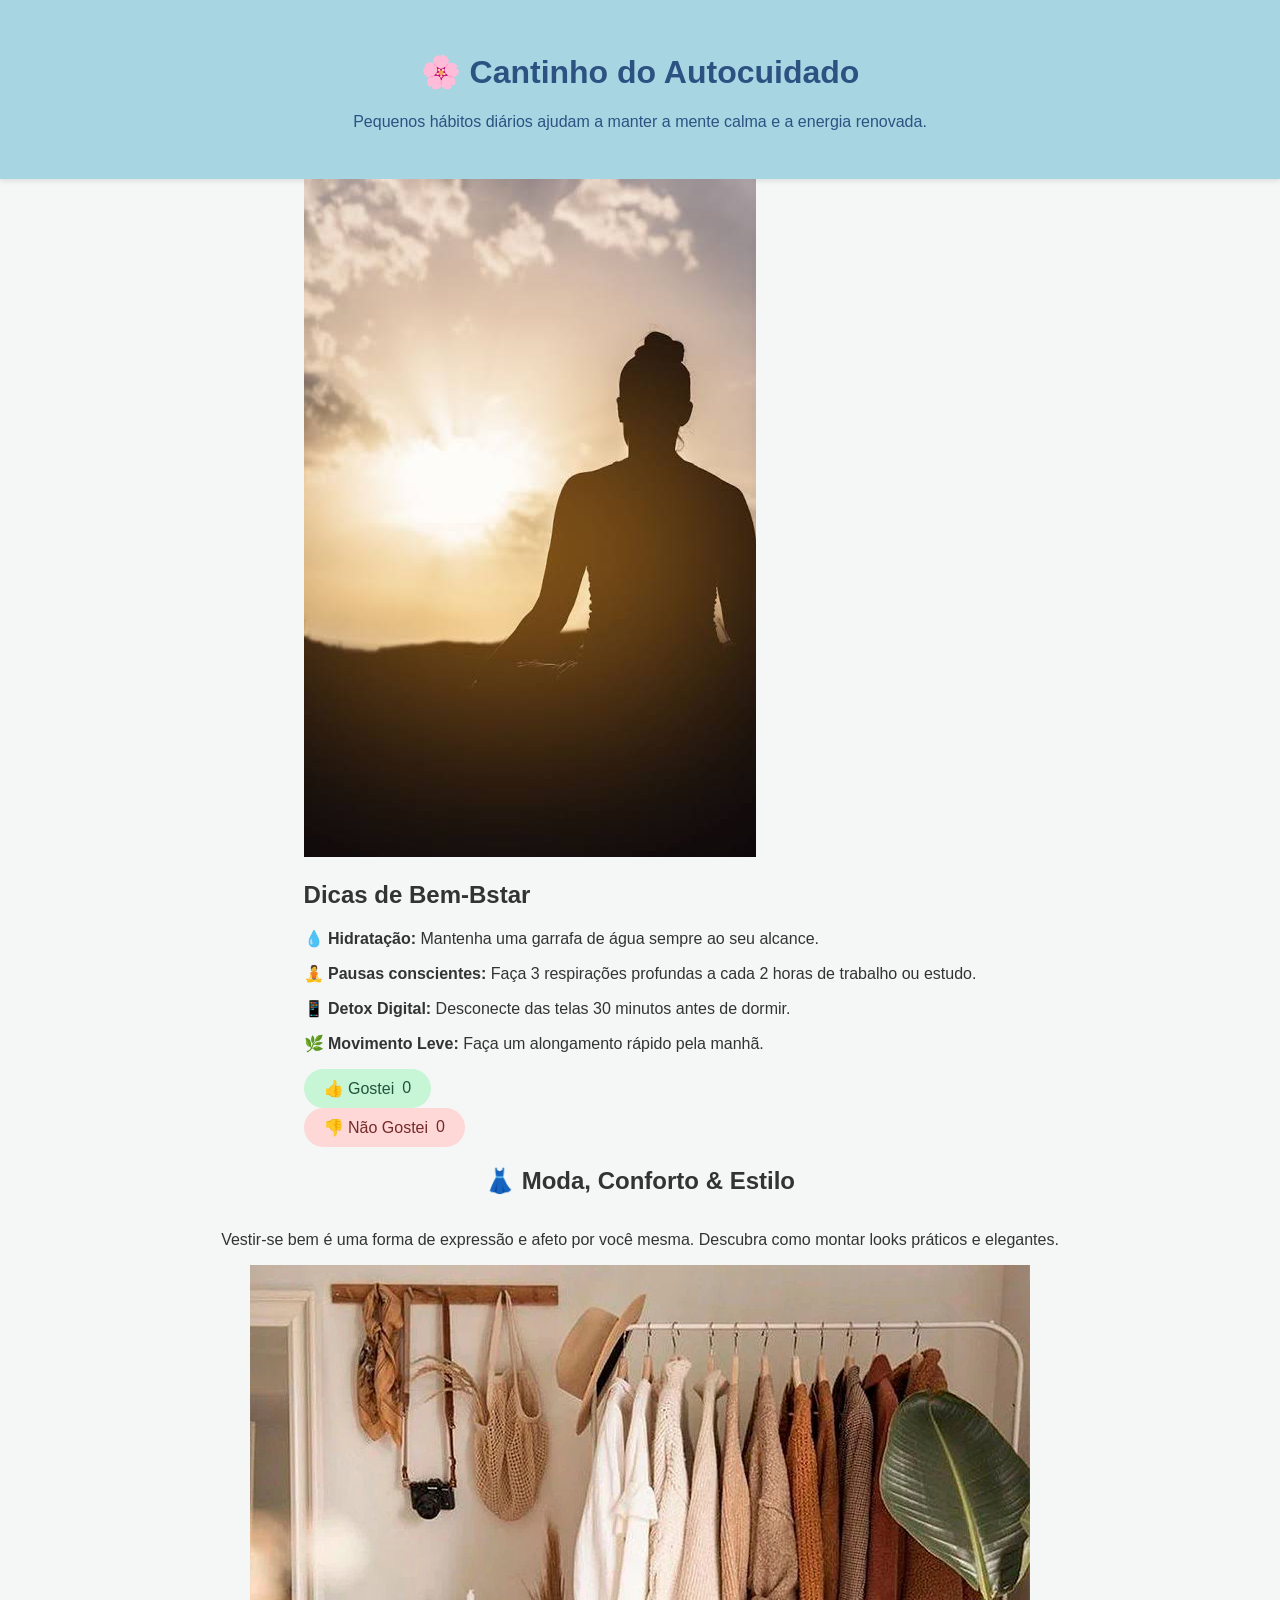
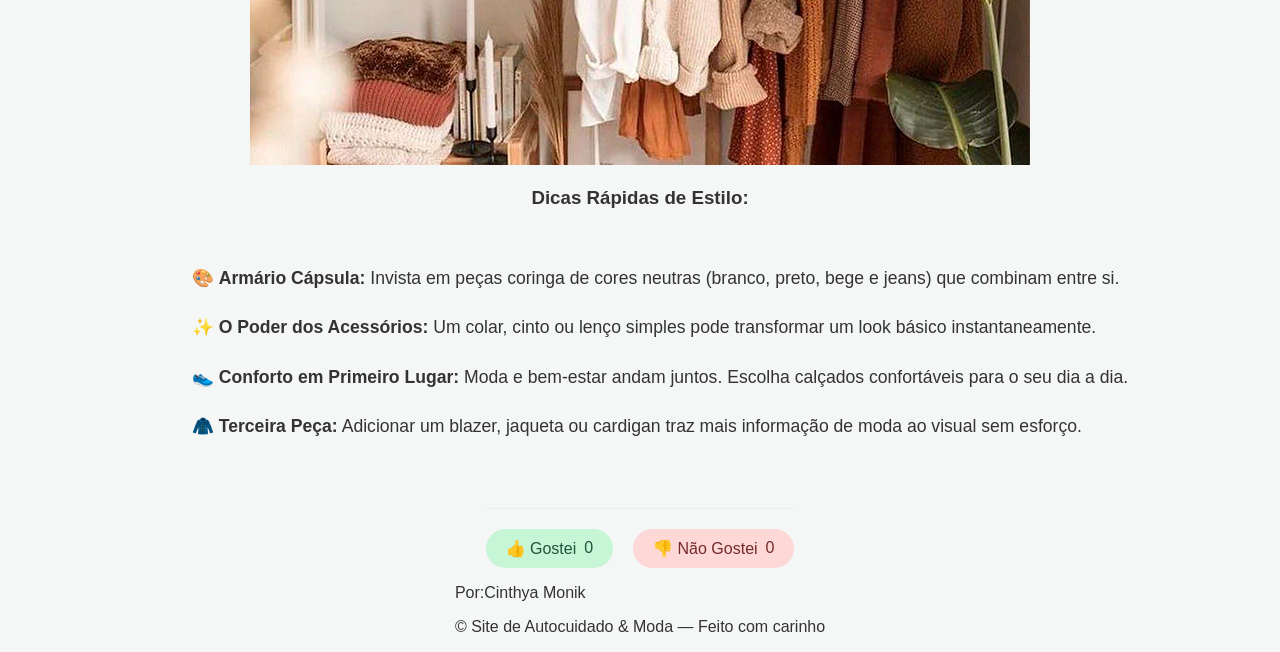
==== index.html @ 81042ee6 "arquivo" ====
<!DOCTYPE html>
<html lang="pt-br">

<head>
<meta charset="UTF-8">
<meta name="viewport" content="width=device-width, initial-scale=1.0">
<title>Cantinho do Autocuidado e Moda</title>
<link rel="stylesheet" href="style.css">
</head>

<body>
<header>
<h1>🌸 Cantinho do Autocuidado</h1>
<p>Pequenos hábitos diários ajudam a manter a mente calma e a energia renovada.</p>
</header>
<main>
 <div> <class="images">
<img src="images (1).jpg" alt="Pessoa meditando no pôr do sol">
</div>

<div>
<h2>Dicas de Bem-Bstar</h2>
  <p> 💧 <strong>Hidratação:</strong> Mantenha uma garrafa de água sempre ao seu alcance.</p>
   <p>🧘 <strong>Pausas conscientes:</strong> Faça 3 respirações profundas a cada 2 horas de trabalho ou estudo.</p>
  <p>📱 <strong>Detox Digital:</strong> Desconecte das telas 30 minutos antes de dormir.</p>
  <p>🌿 <strong>Movimento Leve:</strong> Faça um alongamento rápido pela manhã.</p>
  </ul>

                <button class="btn-like" onclick="curtir('like-moda')"> 
                    👍 Gostei <span id="like-moda">0</span> 
                </button>
                <button class="btn-dislike" onclick="naoCurtir('dislike-moda')"> 
                    👎 Não Gostei <span id="dislike-moda">0</span> 
                </button>
            </div>
        </section>
    </main>






 <h2>👗 Moda, Conforto & Estilo</h2>
            <p>Vestir-se bem é uma forma de expressão e afeto por você mesma. Descubra como montar looks práticos e elegantes.</p>
            
            <div class="imagens">
  <img src="imagens.arara.webp" alt="Arara com roupas em tons neutros">
        </div>
        <h3>Dicas Rápidas de Estilo:</h3>
        <ul class="dicas-list">
                <p>🎨 <strong>Armário Cápsula:</strong> Invista em peças coringa de cores neutras (branco, preto, bege e jeans) que combinam entre si.</p>
                <p>✨ <strong>O Poder dos Acessórios:</strong> Um colar, cinto ou lenço simples pode transformar um look básico instantaneamente.</p>
                <p>👟 <strong>Conforto em Primeiro Lugar:</strong> Moda e bem-estar andam juntos. Escolha calçados confortáveis para o seu dia a dia.</p>
                <p>🧥 <strong>Terceira Peça:</strong> Adicionar um blazer, jaqueta ou cardigan traz mais informação de moda ao visual sem esforço.</p>
            </ul>
            
            <div class="interactive-section">
                <button class="btn-like" onclick="curtir('like-moda')"> 
                    👍 Gostei <span id="like-moda">0</span> 
                </button>
                <button class="btn-dislike" onclick="naoCurtir('dislike-moda')"> 
                    👎 Não Gostei <span id="dislike-moda">0</span> 
                </button>
            </div>
        </section>
    </main>
</main>
<footer>
<p>Por:Cinthya Monik</p>
     <p>© Site de Autocuidado & Moda — Feito com carinho</p>
</footer>
</body>

<script>
const botoes = document.querySelectorAll("button");

botoes.forEach(function (botao) {
let curtiu = false;
botao.addEventListener("click", botaoClicado);
function botaoClicado() {
console.log("fui clicado");
let texto = botao.querySelector("span");
if (curtiu === false){
texto.textContent++;
curtiu = true;
} else{
texto.textContent--;
curtiu = false;
}
}
})


</script>
</html>
---- style.css ----
body {
            font-family: 'Segoe UI', Tahoma, Geneva, Verdana, sans-serif;
            background-color: #f4f7f6;
            color: #333;
            margin: 0;
            padding: 0;
            display: flex;
            flex-direction: column;
            align-items: center;
        }

        header {
            background-color: #a8d5e2;
            width: 100%;
            padding: 2rem 0;
            text-align: center;
            color: #2c5282;
            box-shadow: 0 2px 5px rgba(0,0,0,0.1);
        }

        .container {
            max-width: 800px;
            margin: 2rem padding;
            padding: 20px;
            background: white;
            border-radius: 12px;
            box-shadow: 0 4px 6px rgba(0,0,0,0.05);
        }

        .img-container {
            text-align: center;
            margin: 20px 0;
        }

        .img-container img {
            max-width: 100%;
            height: auto;
            border-radius: 8px;
        }

        .dicas-list {
            line-height: 1.8;
            font-size: 1.1rem;
        }

        .interactive-section {
            display: flex;
            justify-content: center;
            gap: 20px;
            margin-top: 30px;
            padding-top: 20px;
            border-top: 1px solid #eee;
        }

        button {
            font-size: 1rem;
            padding: 10px 20px;
            border: none;
            border-radius: 20px;
            cursor: pointer;
            transition: transform 0.1s, background-color 0.2s;
            display: flex;
            align-items: center;
            gap: 8px;
        }

        button:active {
            transform: scale(0.95);
        }

        .btn-like {
            background-color: #c6f6d5;
            color: #22543d;
        }

        .btn-like:hover {
            background-color: #9ae6b4;
        }

        .btn-dislike {
            background-color: #fed7d7;
            color: #742a2a;
        }

        .btn-dislike:hover {
            background-color: #feb2b2;
        }
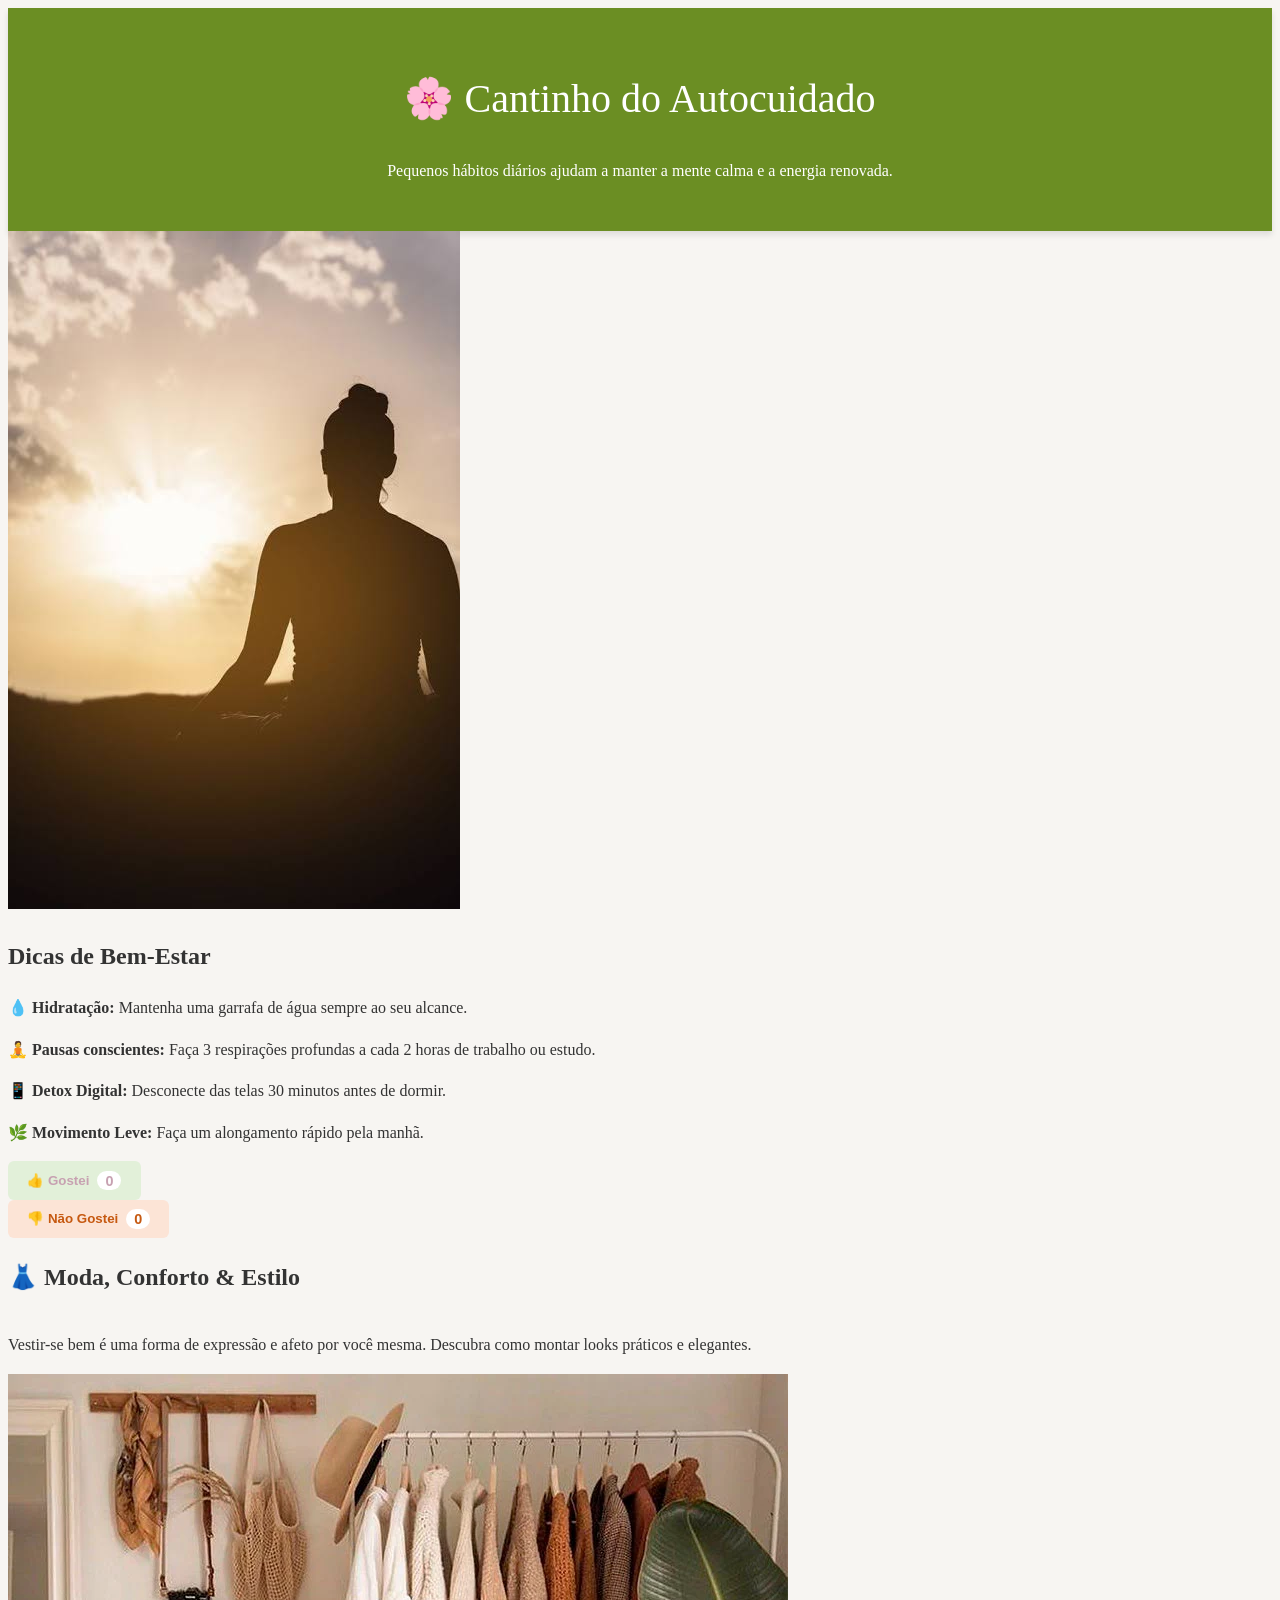
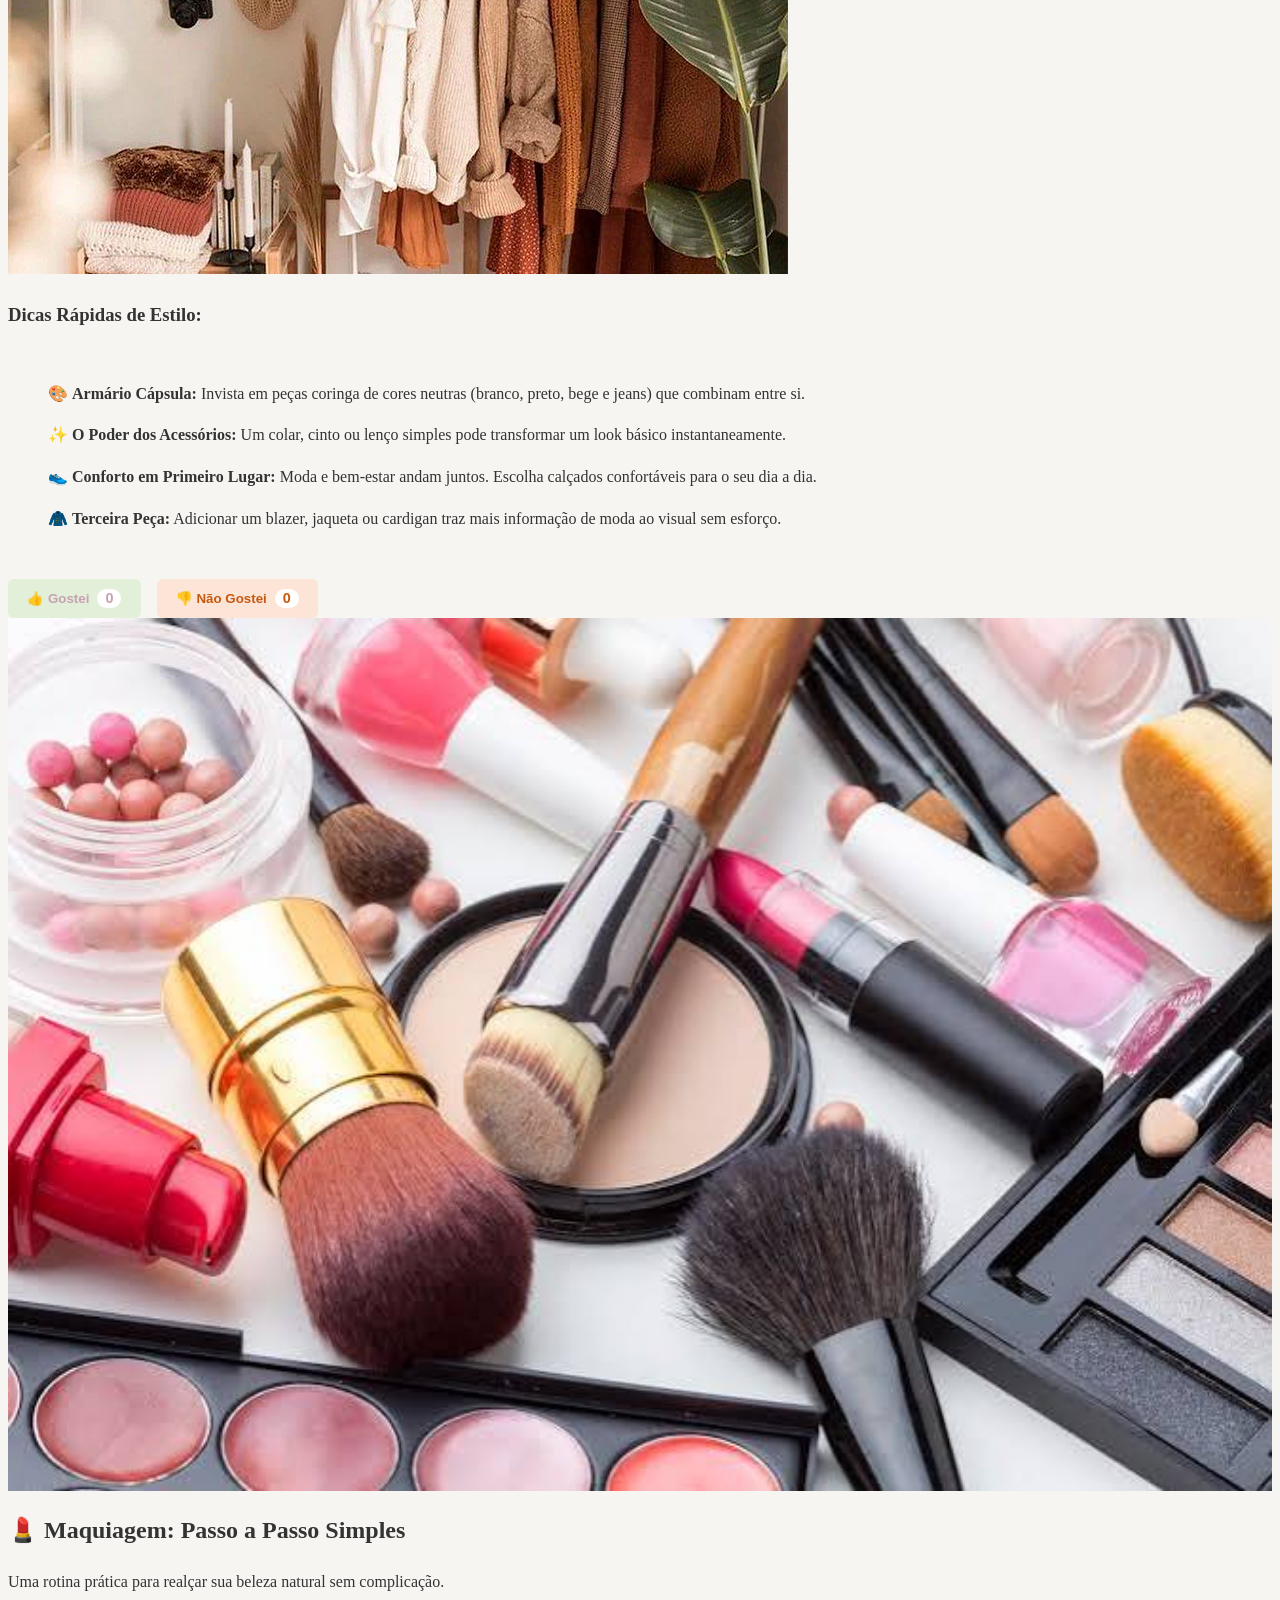
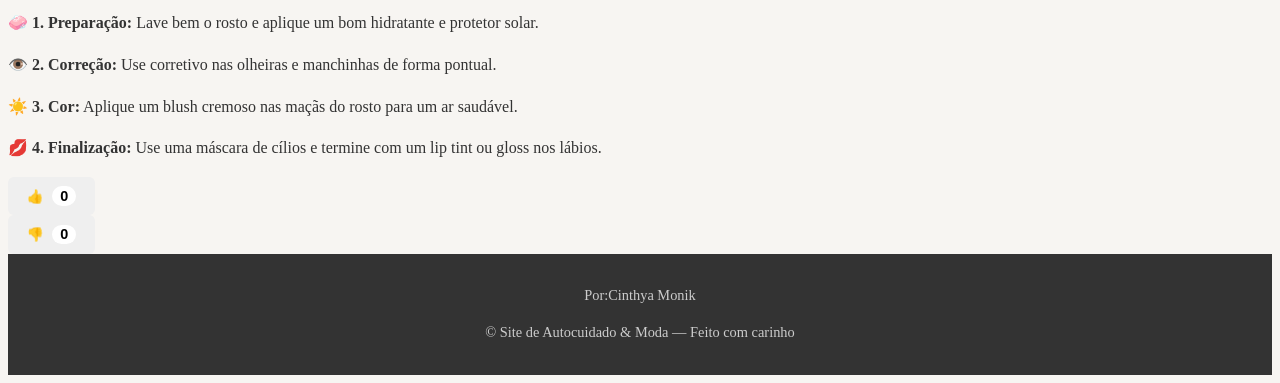
==== commit 3e8d020b: "arquivo" ====
--- a/index.html
+++ b/index.html
@@ -19,7 +19,7 @@
 </div>
 
 <div>
-<h2>Dicas de Bem-Bstar</h2>
+<h2>Dicas de Bem-Estar</h2>
   <p> 💧 <strong>Hidratação:</strong> Mantenha uma garrafa de água sempre ao seu alcance.</p>
    <p>🧘 <strong>Pausas conscientes:</strong> Faça 3 respirações profundas a cada 2 horas de trabalho ou estudo.</p>
   <p>📱 <strong>Detox Digital:</strong> Desconecte das telas 30 minutos antes de dormir.</p>
@@ -62,7 +62,25 @@
                 <button class="btn-dislike" onclick="naoCurtir('dislike-moda')"> 
                     👎 Não Gostei <span id="dislike-moda">0</span> 
                 </button>
-            </div>
+            </div> 
+        <img src="maquiagem.jpg" alt="Produtos de maquiagem e pincéis organizados para o dia a dia">
+
+        <div>
+            <h2>💄 Maquiagem: Passo a Passo Simples</h2>
+            <p>Uma rotina prática para realçar sua beleza natural sem complicação.</p>
+            <p>🧼 <strong>1. Preparação:</strong> Lave bem o rosto e aplique um bom hidratante e protetor solar.</p>
+            <p>👁️ <strong>2. Correção:</strong> Use corretivo nas olheiras e manchinhas de forma pontual.</p>
+            <p>☀️ <strong>3. Cor:</strong> Aplique um blush cremoso nas maçãs do rosto para um ar saudável.</p>
+            <p>💋 <strong>4. Finalização:</strong> Use uma máscara de cílios e termine com um lip tint ou gloss nos lábios.</p>
+            
+            <button>👍<span>0</span></button>
+            <button>👎<span>0</span></button>
+        </div>
+    </main>
+
+
+
+
         </section>
     </main>
 </main>
--- a/style.css
+++ b/style.css
@@ -1,88 +1,155 @@
 
-        body {
-            font-family: 'Segoe UI', Tahoma, Geneva, Verdana, sans-serif;
-            background-color: #f4f7f6;
-            color: #333;
-            margin: 0;
-            padding: 0;
-            display: flex;
-            flex-direction: column;
-            align-items: center;
-        }
+body {
+    background-color: #f7f5f2;
+    color: #333;
+    line-height: 1.6;
+    display: flex;
+    flex-direction: column;
+    min-height: 100vh;
+}
 
-        header {
-            background-color: #a8d5e2;
-            width: 100%;
-            padding: 2rem 0;
-            text-align: center;
-            color: #2c5282;
-            box-shadow: 0 2px 5px rgba(0,0,0,0.1);
-        }
+header {
+    background-color: #6b8e23;
+    color: white;
+    text-align: center;
+    padding: 2rem 1rem;
+    box-shadow: 0 4px 6px rgba(0, 0, 0, 0.1);
+}
 
-        .container {
-            max-width: 800px;
-            margin: 2rem padding;
-            padding: 20px;
-            background: white;
-            border-radius: 12px;
-            box-shadow: 0 4px 6px rgba(0,0,0,0.05);
-        }
+header h1 {
+    font-size: 2.5rem;
+    font-weight: 400;
+}
 
-        .img-container {
-            text-align: center;
-            margin: 20px 0;
-        }
 
-        .img-container img {
-            max-width: 100%;
-            height: auto;
-            border-radius: 8px;
-        }
+.container {
+    max-width: 1200px;
+    margin: 2rem auto;
+    padding: 0 1rem;
+    display: flex;
+    flex-wrap: wrap;
+    gap: 2rem;
+    justify-content: center;
+    flex: 1;
+}
 
-        .dicas-list {
-            line-height: 1.8;
-            font-size: 1.1rem;
-        }
 
-        .interactive-section {
-            display: flex;
-            justify-content: center;
-            gap: 20px;
-            margin-top: 30px;
-            padding-top: 20px;
-            border-top: 1px solid #eee;
-        }
+.card {
+    background: white;
+    border-radius: 12px;
+    box-shadow: 0 6px 15px rgba(0, 0, 0, 0.05);
+    padding: 2rem;
+    flex: 1;
+    min-width: 300px;
+    max-width: 550px;
+    display: flex;
+    flex-direction: column;
+    justify-content: space-between;
+}
 
-        button {
-            font-size: 1rem;
-            padding: 10px 20px;
-            border: none;
-            border-radius: 20px;
-            cursor: pointer;
-            transition: transform 0.1s, background-color 0.2s;
-            display: flex;
-            align-items: center;
-            gap: 8px;
-        }
+.card h2 {
+    color: #4a6712;
+    margin-bottom: 1rem;
+}
 
-        button:active {
-            transform: scale(0.95);
-        }
+.card p {
+    color: #666;
+    margin-bottom: 1.5rem;
+}
 
-        .btn-like {
-            background-color: #c6f6d5;
-            color: #22543d;
-        }
 
-        .btn-like:hover {
-            background-color: #9ae6b4;
-        }
+.img-container {
+    width: 100%;
+    height: 250px;
+    overflow: hidden;
+    border-radius: 8px;
+    margin-bottom: 1.5rem;
+}
 
-        .btn-dislike {
-            background-color: #fed7d7;
-            color: #742a2a;
-        }
+.img-container img {
+    width: 100%;
+    height: 100%;
+    object-fit: cover;
+}
 
-        .btn-dislike:hover {
-            background-color: #feb2b2;
-        }+.card h3 {
+    margin-bottom: 1rem;
+    color: #444;
+}
+
+
+.dicas-list {
+    list-style: none;
+    margin-bottom: 2rem;
+}
+
+.dicas-list li {
+    margin-bottom: 0.8rem;
+    position: relative;
+    padding-left: 1.5rem;
+}
+
+.dicas-list li::before {
+    content: "✦";
+    position: absolute;
+    left: 0;
+    color: #6b8e23;
+}
+
+
+.interactive-section {
+    display: flex;
+    gap: 1rem;
+    margin-top: auto;
+}
+
+button {
+    padding: 0.6rem 1.2rem;
+    border: none;
+    border-radius: 6px;
+    cursor: pointer;
+    font-weight: 600;
+    transition: background 0.3s, transform 0.1s;
+    display: flex;
+    align-items: center;
+    gap: 0.5rem;
+}
+
+button:active {
+    transform: scale(0.98);
+}
+
+.btn-like {
+    background-color: #e2f0d9;
+    color: #c7a1b1;
+}
+
+.btn-like:hover {
+    background-color: #c5e0b4;
+}
+
+.btn-dislike {
+    background-color: #fce4d6;
+    color: #c65911;
+}
+
+.btn-dislike:hover {
+    background-color: #f8cbad;
+}
+
+button span {
+    background: white;
+    padding: 0.1rem 0.5rem;
+    border-radius: 20px;
+    font-size: 0.9rem;
+}
+
+/* Rodapé */
+footer {
+    background-color: #333;
+    color: #ccc;
+    text-align: center;
+    padding: 1rem;
+    font-size: 0.9rem;
+    margin-top: auto;
+}
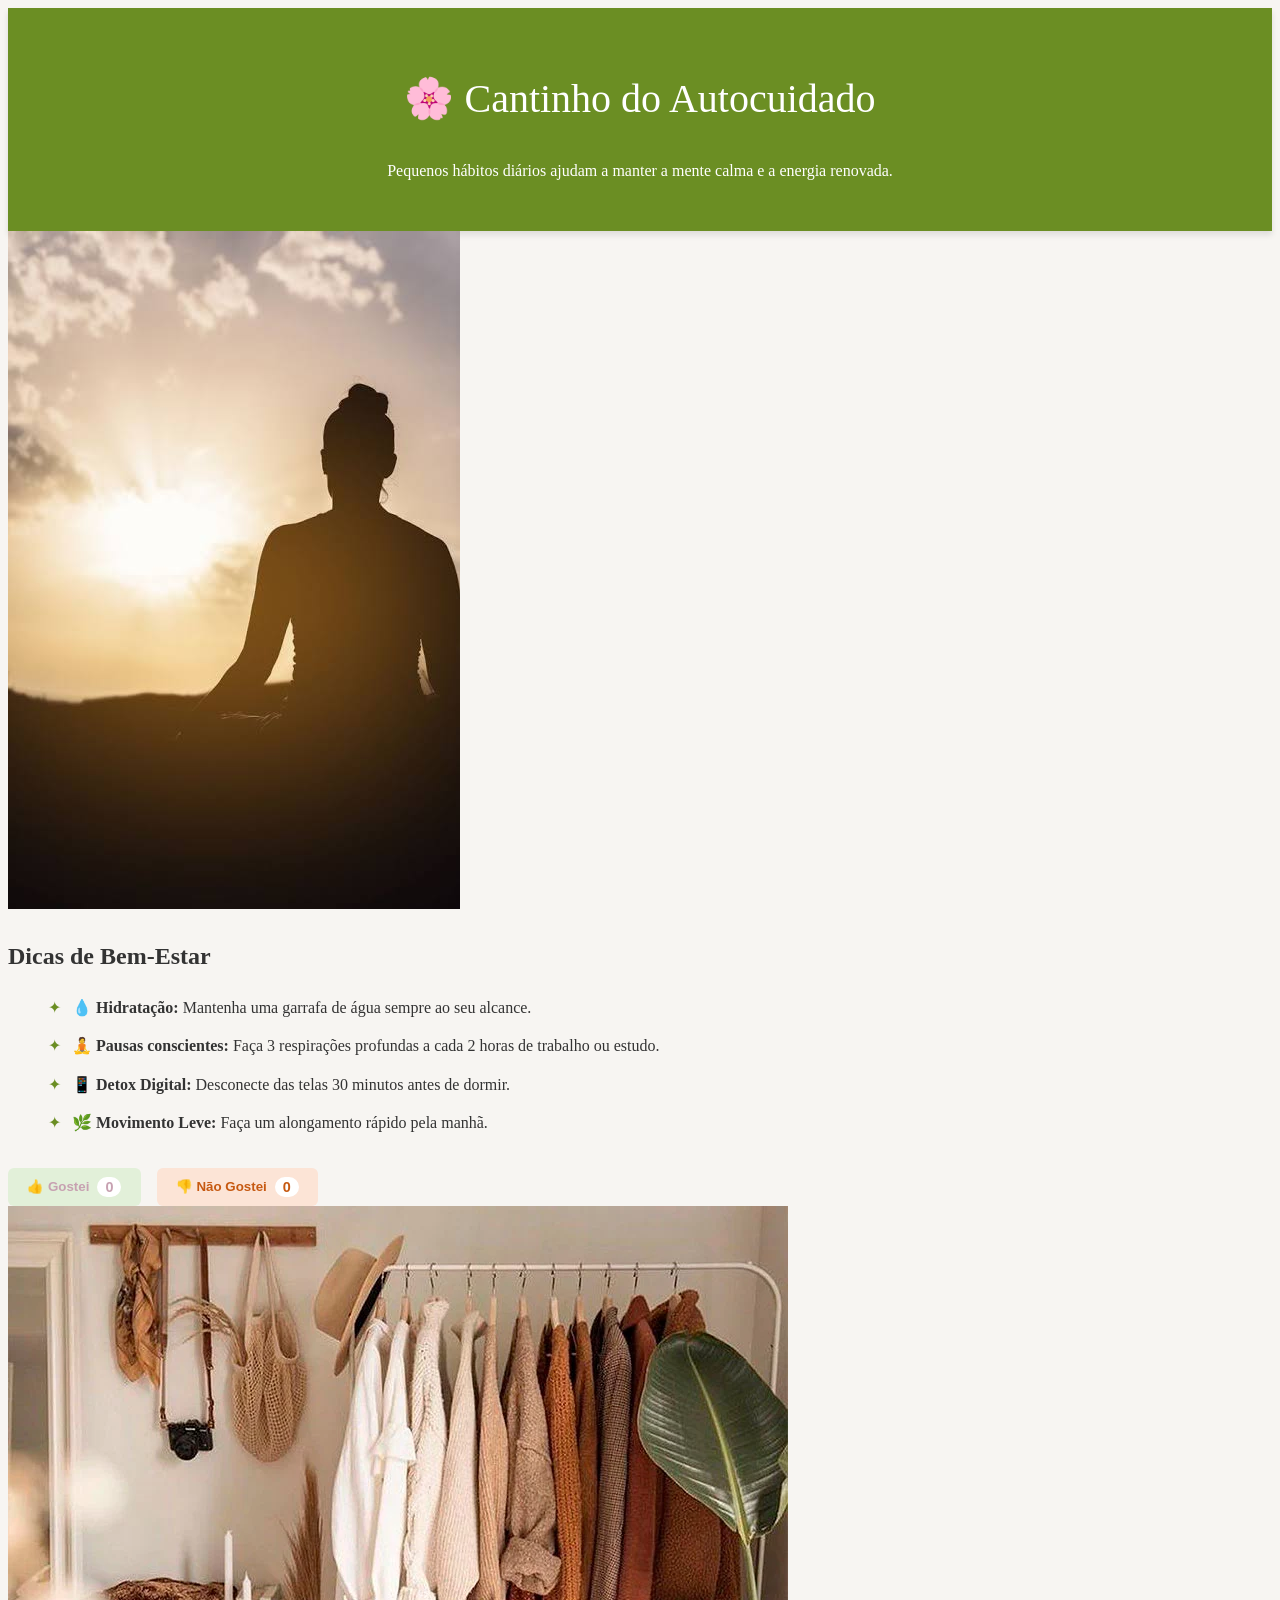
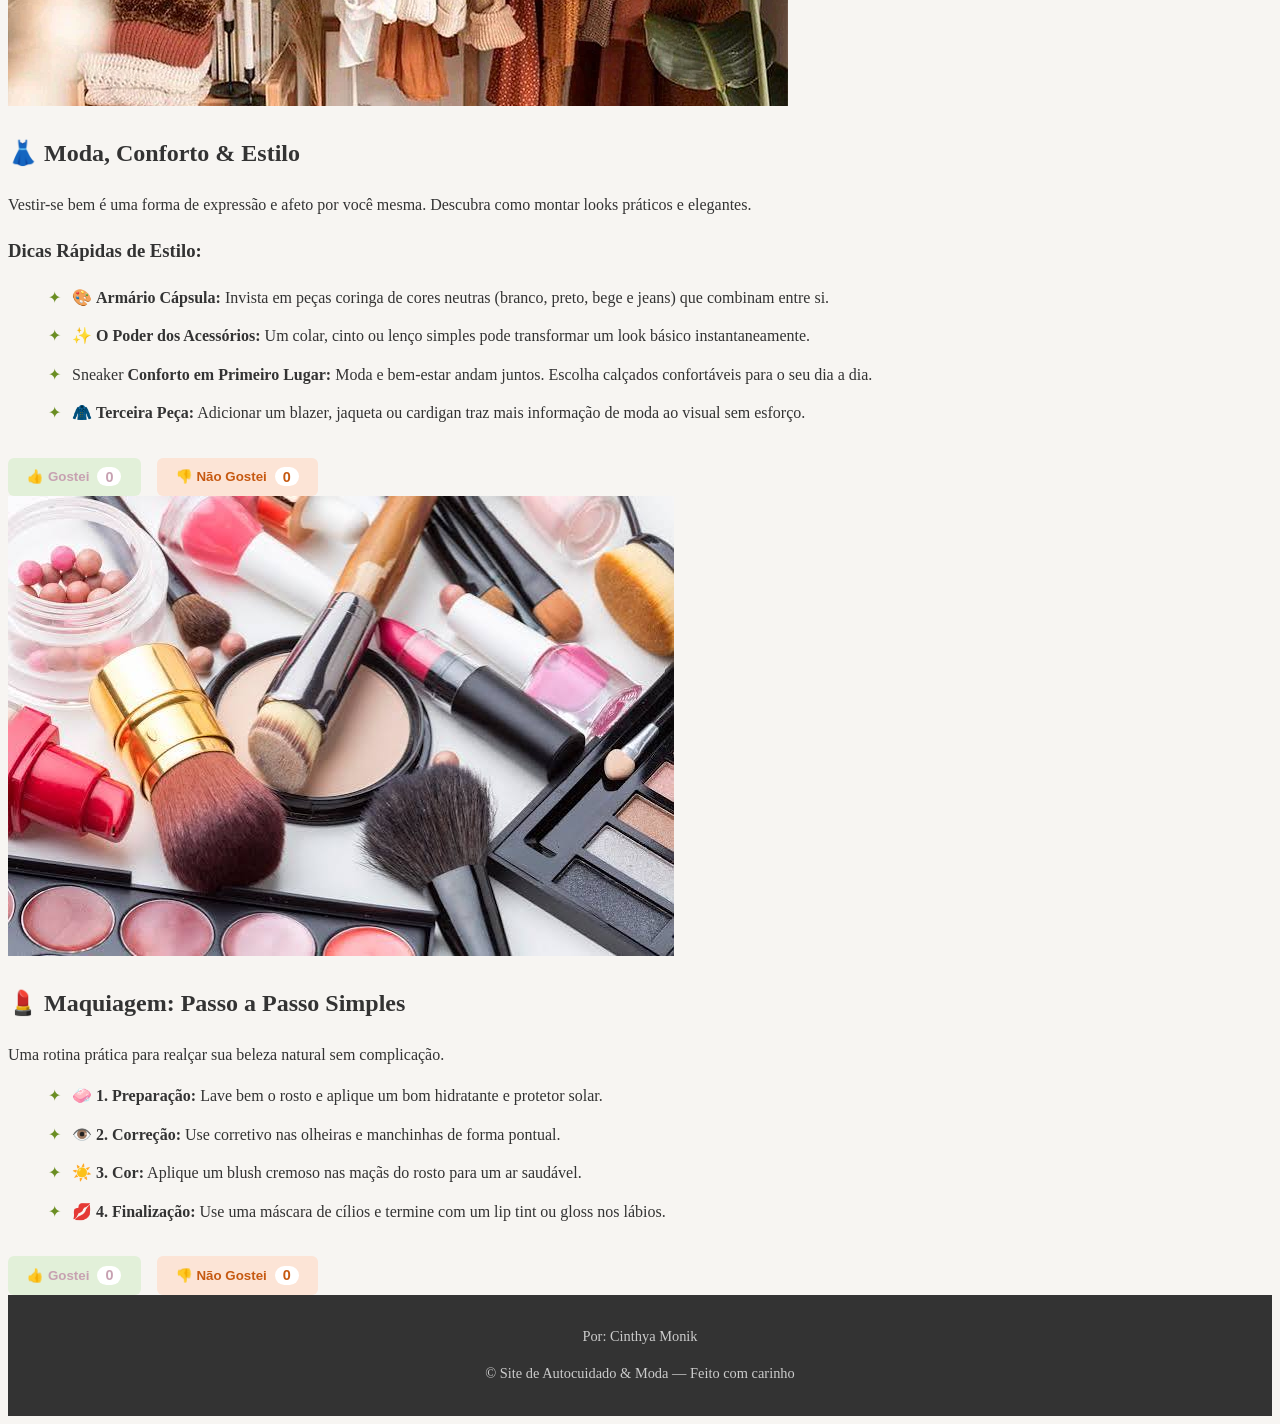
==== commit 311ad13f: "arquivo" ====
--- a/index.html
+++ b/index.html
@@ -1,114 +1,103 @@
 <!DOCTYPE html>
 <html lang="pt-br">
+<head>
+    <meta charset="UTF-8">
+    <meta name="viewport" content="width=device-width, initial-scale=1.0">
+    <title>Cantinho do Autocuidado e Moda</title>
+    <link rel="stylesheet" href="style.css">
+</head>
+<body>
 
-<head>
-<meta charset="UTF-8">
-<meta name="viewport" content="width=device-width, initial-scale=1.0">
-<title>Cantinho do Autocuidado e Moda</title>
-<link rel="stylesheet" href="style.css">
-</head>
+    <header>
+        <h1>🌸 Cantinho do Autocuidado</h1>
+        <p>Pequenos hábitos diários ajudam a manter a mente calma e a energia renovada.</p>
+    </header>
 
-<body>
-<header>
-<h1>🌸 Cantinho do Autocuidado</h1>
-<p>Pequenos hábitos diários ajudam a manter a mente calma e a energia renovada.</p>
-</header>
-<main>
- <div> <class="images">
-<img src="images (1).jpg" alt="Pessoa meditando no pôr do sol">
-</div>
+    <main>
+     
+        <article class="card-conteudo">
+            <div class="container-imagem">
+                <img src="images (1).jpg" alt="Pessoa meditando no pôr do sol" class="img-destaque">
+            </div>
+            <div class="textos">
+                <h2>Dicas de Bem-Estar</h2>
+                <ul class="dicas-list">
+                    <li>💧 <strong>Hidratação:</strong> Mantenha uma garrafa de água sempre ao seu alcance.</li>
+                    <li>🧘 <strong>Pausas conscientes:</strong> Faça 3 respirações profundas a cada 2 horas de trabalho ou estudo.</li>
+                    <li>📱 <strong>Detox Digital:</strong> Desconecte das telas 30 minutos antes de dormir.</li>
+                    <li>🌿 <strong>Movimento Leve:</strong> Faça um alongamento rápido pela manhã.</li>
+                </ul>
+                <div class="interactive-section">
+                    <button class="btn-like">👍 Gostei <span>0</span></button>
+                    <button class="btn-dislike">👎 Não Gostei <span>0</span></button>
+                </div>
+            </div>
+        </article>
 
-<div>
-<h2>Dicas de Bem-Estar</h2>
-  <p> 💧 <strong>Hidratação:</strong> Mantenha uma garrafa de água sempre ao seu alcance.</p>
-   <p>🧘 <strong>Pausas conscientes:</strong> Faça 3 respirações profundas a cada 2 horas de trabalho ou estudo.</p>
-  <p>📱 <strong>Detox Digital:</strong> Desconecte das telas 30 minutos antes de dormir.</p>
-  <p>🌿 <strong>Movimento Leve:</strong> Faça um alongamento rápido pela manhã.</p>
-  </ul>
+        <article class="card-conteudo">
+            <div class="container-imagem">
+                <img src="imagens.arara.webp" alt="Arara com roupas em tons neutros" class="img-destaque">
+            </div>
+            <div class="textos">
+                <h2>👗 Moda, Conforto & Estilo</h2>
+                <p>Vestir-se bem é uma forma de expressão e afeto por você mesma. Descubra como montar looks práticos e elegantes.</p>
+                <h3>Dicas Rápidas de Estilo:</h3>
+                <ul class="dicas-list">
+                    <li>🎨 <strong>Armário Cápsula:</strong> Invista em peças coringa de cores neutras (branco, preto, bege e jeans) que combinam entre si.</li>
+                    <li>✨ <strong>O Poder dos Acessórios:</strong> Um colar, cinto ou lenço simples pode transformar um look básico instantaneamente.</li>
+                    <li>Sneaker <strong>Conforto em Primeiro Lugar:</strong> Moda e bem-estar andam juntos. Escolha calçados confortáveis para o seu dia a dia.</li>
+                    <li>🧥 <strong>Terceira Peça:</strong> Adicionar um blazer, jaqueta ou cardigan traz mais informação de moda ao visual sem esforço.</li>
+                </ul>
+                <div class="interactive-section">
+                    <button class="btn-like">👍 Gostei <span>0</span></button>
+                    <button class="btn-dislike">👎 Não Gostei <span>0</span></button>
+                </div>
+            </div>
+        </article>
 
-                <button class="btn-like" onclick="curtir('like-moda')"> 
-                    👍 Gostei <span id="like-moda">0</span> 
-                </button>
-                <button class="btn-dislike" onclick="naoCurtir('dislike-moda')"> 
-                    👎 Não Gostei <span id="dislike-moda">0</span> 
-                </button>
+        <article class="card-conteudo">
+            <div class="container-imagem">
+                <img src="maquiagem.jpg" alt="Produtos de maquiagem e pincéis organizados para o dia a dia" class="img-destaque">
             </div>
-        </section>
+            <div class="textos">
+                <h2>💄 Maquiagem: Passo a Passo Simples</h2>
+                <p>Uma rotina prática para realçar sua beleza natural sem complicação.</p>
+                <ul class="dicas-list">
+                    <li>🧼 <strong>1. Preparação:</strong> Lave bem o rosto e aplique um bom hidratante e protetor solar.</li>
+                    <li>👁️ <strong>2. Correção:</strong> Use corretivo nas olheiras e manchinhas de forma pontual.</li>
+                    <li>☀️ <strong>3. Cor:</strong> Aplique um blush cremoso nas maçãs do rosto para um ar saudável.</li>
+                    <li>💋 <strong>4. Finalização:</strong> Use uma máscara de cílios e termine com um lip tint ou gloss nos lábios.</li>
+                </ul>
+                <div class="interactive-section">
+                    <button class="btn-like">👍 Gostei <span>0</span></button>
+                    <button class="btn-dislike">👎 Não Gostei <span>0</span></button>
+                </div>
+            </div>
+        </article>
     </main>
 
+    <footer>
+        <p>Por: Cinthya Monik</p>
+        <p>© Site de Autocuidado & Moda — Feito com carinho</p>
+    </footer>
 
-
-
-
-
- <h2>👗 Moda, Conforto & Estilo</h2>
-            <p>Vestir-se bem é uma forma de expressão e afeto por você mesma. Descubra como montar looks práticos e elegantes.</p>
-            
-            <div class="imagens">
-  <img src="imagens.arara.webp" alt="Arara com roupas em tons neutros">
-        </div>
-        <h3>Dicas Rápidas de Estilo:</h3>
-        <ul class="dicas-list">
-                <p>🎨 <strong>Armário Cápsula:</strong> Invista em peças coringa de cores neutras (branco, preto, bege e jeans) que combinam entre si.</p>
-                <p>✨ <strong>O Poder dos Acessórios:</strong> Um colar, cinto ou lenço simples pode transformar um look básico instantaneamente.</p>
-                <p>👟 <strong>Conforto em Primeiro Lugar:</strong> Moda e bem-estar andam juntos. Escolha calçados confortáveis para o seu dia a dia.</p>
-                <p>🧥 <strong>Terceira Peça:</strong> Adicionar um blazer, jaqueta ou cardigan traz mais informação de moda ao visual sem esforço.</p>
-            </ul>
-            
-            <div class="interactive-section">
-                <button class="btn-like" onclick="curtir('like-moda')"> 
-                    👍 Gostei <span id="like-moda">0</span> 
-                </button>
-                <button class="btn-dislike" onclick="naoCurtir('dislike-moda')"> 
-                    👎 Não Gostei <span id="dislike-moda">0</span> 
-                </button>
-            </div> 
-        <img src="maquiagem.jpg" alt="Produtos de maquiagem e pincéis organizados para o dia a dia">
-
-        <div>
-            <h2>💄 Maquiagem: Passo a Passo Simples</h2>
-            <p>Uma rotina prática para realçar sua beleza natural sem complicação.</p>
-            <p>🧼 <strong>1. Preparação:</strong> Lave bem o rosto e aplique um bom hidratante e protetor solar.</p>
-            <p>👁️ <strong>2. Correção:</strong> Use corretivo nas olheiras e manchinhas de forma pontual.</p>
-            <p>☀️ <strong>3. Cor:</strong> Aplique um blush cremoso nas maçãs do rosto para um ar saudável.</p>
-            <p>💋 <strong>4. Finalização:</strong> Use uma máscara de cílios e termine com um lip tint ou gloss nos lábios.</p>
-            
-            <button>👍<span>0</span></button>
-            <button>👎<span>0</span></button>
-        </div>
-    </main>
-
-
-
-
-        </section>
-    </main>
-</main>
-<footer>
-<p>Por:Cinthya Monik</p>
-     <p>© Site de Autocuidado & Moda — Feito com carinho</p>
-</footer>
+    <script>
+        const botoes = document.querySelectorAll("button");
+        botoes.forEach(function (botao) {
+            let curtiu = false;
+            botao.addEventListener("click", botaoClicado);
+            function botaoClicado() {
+                console.log("fui clicado");
+                let texto = botao.querySelector("span");
+                if (curtiu === false){
+                    texto.textContent++;
+                    curtiu = true;
+                } else {
+                    texto.textContent--;
+                    curtiu = false;
+                }
+            }
+        });
+    </script>
 </body>
-
-<script>
-const botoes = document.querySelectorAll("button");
-
-botoes.forEach(function (botao) {
-let curtiu = false;
-botao.addEventListener("click", botaoClicado);
-function botaoClicado() {
-console.log("fui clicado");
-let texto = botao.querySelector("span");
-if (curtiu === false){
-texto.textContent++;
-curtiu = true;
-} else{
-texto.textContent--;
-curtiu = false;
-}
-}
-})
-
-
-</script>
-</html>
+</html>
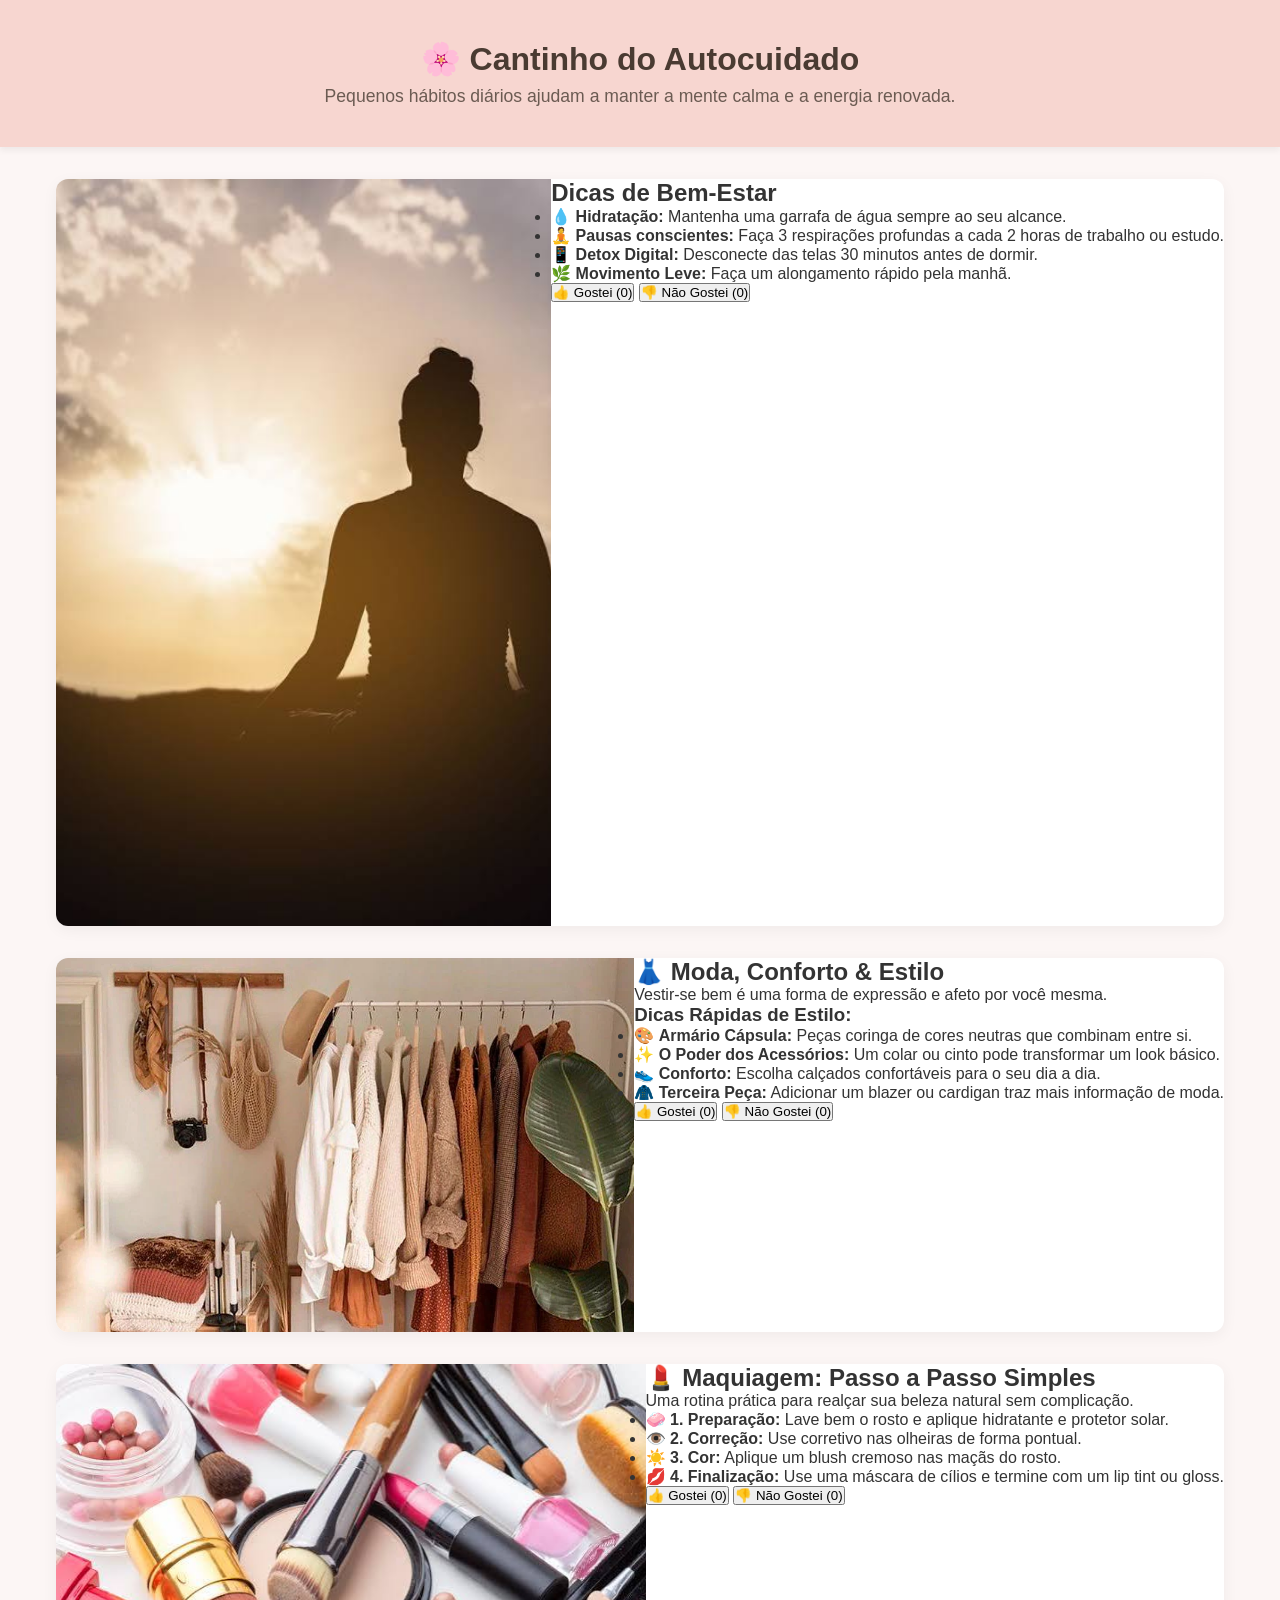
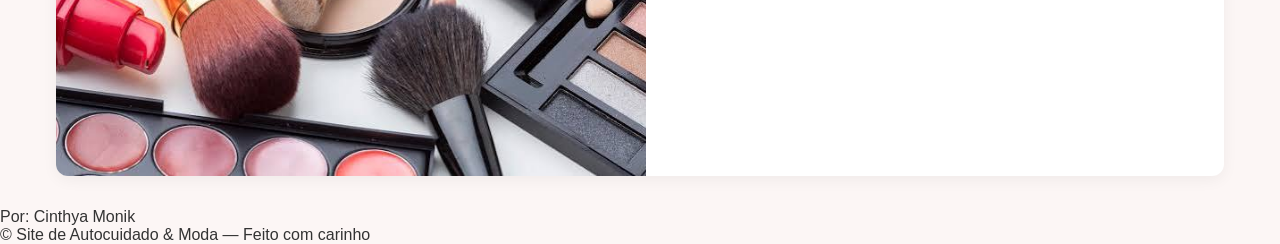
==== commit 517b4753: "Add files via upload" ====
--- a/index.html
+++ b/index.html
@@ -4,17 +4,17 @@
     <meta charset="UTF-8">
     <meta name="viewport" content="width=device-width, initial-scale=1.0">
     <title>Cantinho do Autocuidado e Moda</title>
+  
     <link rel="stylesheet" href="style.css">
 </head>
 <body>
-
     <header>
         <h1>🌸 Cantinho do Autocuidado</h1>
         <p>Pequenos hábitos diários ajudam a manter a mente calma e a energia renovada.</p>
     </header>
 
-    <main>
-     
+    <main class="container-principal">
+      
         <article class="card-conteudo">
             <div class="container-imagem">
                 <img src="images (1).jpg" alt="Pessoa meditando no pôr do sol" class="img-destaque">
@@ -28,49 +28,51 @@
                     <li>🌿 <strong>Movimento Leve:</strong> Faça um alongamento rápido pela manhã.</li>
                 </ul>
                 <div class="interactive-section">
-                    <button class="btn-like">👍 Gostei <span>0</span></button>
-                    <button class="btn-dislike">👎 Não Gostei <span>0</span></button>
+                    <button class="btn-like">👍 Gostei (<span>0</span>)</button>
+                    <button class="btn-dislike">👎 Não Gostei (<span>0</span>)</button>
                 </div>
             </div>
         </article>
 
+        
         <article class="card-conteudo">
             <div class="container-imagem">
                 <img src="imagens.arara.webp" alt="Arara com roupas em tons neutros" class="img-destaque">
             </div>
             <div class="textos">
                 <h2>👗 Moda, Conforto & Estilo</h2>
-                <p>Vestir-se bem é uma forma de expressão e afeto por você mesma. Descubra como montar looks práticos e elegantes.</p>
+                <p>Vestir-se bem é uma forma de expressão e afeto por você mesma.</p>
                 <h3>Dicas Rápidas de Estilo:</h3>
                 <ul class="dicas-list">
-                    <li>🎨 <strong>Armário Cápsula:</strong> Invista em peças coringa de cores neutras (branco, preto, bege e jeans) que combinam entre si.</li>
-                    <li>✨ <strong>O Poder dos Acessórios:</strong> Um colar, cinto ou lenço simples pode transformar um look básico instantaneamente.</li>
-                    <li>Sneaker <strong>Conforto em Primeiro Lugar:</strong> Moda e bem-estar andam juntos. Escolha calçados confortáveis para o seu dia a dia.</li>
-                    <li>🧥 <strong>Terceira Peça:</strong> Adicionar um blazer, jaqueta ou cardigan traz mais informação de moda ao visual sem esforço.</li>
+                    <li>🎨 <strong>Armário Cápsula:</strong> Peças coringa de cores neutras que combinam entre si.</li>
+                    <li>✨ <strong>O Poder dos Acessórios:</strong> Um colar ou cinto pode transformar um look básico.</li>
+                    <li>👟 <strong>Conforto:</strong> Escolha calçados confortáveis para o seu dia a dia.</li>
+                    <li>🧥 <strong>Terceira Peça:</strong> Adicionar um blazer ou cardigan traz mais informação de moda.</li>
                 </ul>
                 <div class="interactive-section">
-                    <button class="btn-like">👍 Gostei <span>0</span></button>
-                    <button class="btn-dislike">👎 Não Gostei <span>0</span></button>
+                    <button class="btn-like">👍 Gostei (<span>0</span>)</button>
+                    <button class="btn-dislike">👎 Não Gostei (<span>0</span>)</button>
                 </div>
             </div>
         </article>
 
+       
         <article class="card-conteudo">
             <div class="container-imagem">
-                <img src="maquiagem.jpg" alt="Produtos de maquiagem e pincéis organizados para o dia a dia" class="img-destaque">
+                <img src="maquiagem.jpg" alt="Produtos de maquiagem e pincéis organizados" class="img-destaque">
             </div>
             <div class="textos">
                 <h2>💄 Maquiagem: Passo a Passo Simples</h2>
                 <p>Uma rotina prática para realçar sua beleza natural sem complicação.</p>
                 <ul class="dicas-list">
-                    <li>🧼 <strong>1. Preparação:</strong> Lave bem o rosto e aplique um bom hidratante e protetor solar.</li>
-                    <li>👁️ <strong>2. Correção:</strong> Use corretivo nas olheiras e manchinhas de forma pontual.</li>
-                    <li>☀️ <strong>3. Cor:</strong> Aplique um blush cremoso nas maçãs do rosto para um ar saudável.</li>
-                    <li>💋 <strong>4. Finalização:</strong> Use uma máscara de cílios e termine com um lip tint ou gloss nos lábios.</li>
+                    <li>🧼 <strong>1. Preparação:</strong> Lave bem o rosto e aplique hidratante e protetor solar.</li>
+                    <li>👁️ <strong>2. Correção:</strong> Use corretivo nas olheiras de forma pontual.</li>
+                    <li>☀️ <strong>3. Cor:</strong> Aplique um blush cremoso nas maçãs do rosto.</li>
+                    <li>💋 <strong>4. Finalização:</strong> Use uma máscara de cílios e termine com um lip tint ou gloss.</li>
                 </ul>
                 <div class="interactive-section">
-                    <button class="btn-like">👍 Gostei <span>0</span></button>
-                    <button class="btn-dislike">👎 Não Gostei <span>0</span></button>
+                    <button class="btn-like">👍 Gostei (<span>0</span>)</button>
+                    <button class="btn-dislike">👎 Não Gostei (<span>0</span>)</button>
                 </div>
             </div>
         </article>
@@ -81,23 +83,9 @@
         <p>© Site de Autocuidado & Moda — Feito com carinho</p>
     </footer>
 
-    <script>
-        const botoes = document.querySelectorAll("button");
-        botoes.forEach(function (botao) {
-            let curtiu = false;
-            botao.addEventListener("click", botaoClicado);
-            function botaoClicado() {
-                console.log("fui clicado");
-                let texto = botao.querySelector("span");
-                if (curtiu === false){
-                    texto.textContent++;
-                    curtiu = true;
-                } else {
-                    texto.textContent--;
-                    curtiu = false;
-                }
-            }
-        });
+   
+    <script src="script.js">
+
     </script>
 </body>
 </html>
--- a/style.css
+++ b/style.css
@@ -1,155 +1,151 @@
+
+* {
+    margin: 0;
+    padding: 0;
+    box-sizing: border-box;
+    font-family: 'Segoe UI', Tahoma, Geneva, Verdana, sans-serif;
+}
 
 body {
-    background-color: #f7f5f2;
+    background-color: #fcf6f5;
     color: #333;
-    line-height: 1.6;
     display: flex;
     flex-direction: column;
     min-height: 100vh;
 }
 
+
 header {
-    background-color: #6b8e23;
-    color: white;
+    background-color: #f7d6d0;
     text-align: center;
-    padding: 2rem 1rem;
-    box-shadow: 0 4px 6px rgba(0, 0, 0, 0.1);
+    padding: 2.5rem 1rem;
+    box-shadow: 0 4px 6px rgba(0, 0, 0, 0.05);
 }
 
 header h1 {
-    font-size: 2.5rem;
-    font-weight: 400;
+    color: #4a3b32;
+    margin-bottom: 0.5rem;
+}
+
+header p {
+    color: #6b5b52;
+    font-size: 1.1rem;
 }
 
 
-.container {
+.container-principal {
     max-width: 1200px;
     margin: 2rem auto;
     padding: 0 1rem;
     display: flex;
-    flex-wrap: wrap;
+    flex-direction: column;
     gap: 2rem;
-    justify-content: center;
     flex: 1;
 }
 
 
-.card {
-    background: white;
+.card-conteudo {
+    background-color: #ffffff;
     border-radius: 12px;
-    box-shadow: 0 6px 15px rgba(0, 0, 0, 0.05);
-    padding: 2rem;
+    overflow: hidden;
+    box-shadow: 0 4px 15px rgba(0, 0, 0, 0.05);
+    display: flex; /* Alinha imagem e texto lado a lado */
+    flex-direction: row;
+}
+
+
+.container-imagem {
     flex: 1;
     min-width: 300px;
-    max-width: 550px;
+}
+
+.img-destaque {
+    width: 100%;
+    height: 100%;
+    object-fit: cover;
+
+
+.textos {
+    flex: 1.2; 
+    padding: 2rem;
     display: flex;
     flex-direction: column;
-    justify-content: space-between;
+    justify-content: space-between; 
 }
 
-.card h2 {
-    color: #4a6712;
+.textos h2 {
+    color: #4a3b32;
     margin-bottom: 1rem;
 }
 
-.card p {
-    color: #666;
-    margin-bottom: 1.5rem;
+.textos p, .textos h3 {
+    margin-bottom: 1rem;
+    color: #555;
 }
-
-
-.img-container {
-    width: 100%;
-    height: 250px;
-    overflow: hidden;
-    border-radius: 8px;
-    margin-bottom: 1.5rem;
-}
-
-.img-container img {
-    width: 100%;
-    height: 100%;
-    object-fit: cover;
-}
-
-.card h3 {
-    margin-bottom: 1rem;
-    color: #444;
-}
-
 
 .dicas-list {
     list-style: none;
-    margin-bottom: 2rem;
+    margin-bottom: 1.5rem;
 }
 
 .dicas-list li {
     margin-bottom: 0.8rem;
-    position: relative;
-    padding-left: 1.5rem;
-}
-
-.dicas-list li::before {
-    content: "✦";
-    position: absolute;
-    left: 0;
-    color: #6b8e23;
+    line-height: 1.5;
 }
 
 
 .interactive-section {
     display: flex;
     gap: 1rem;
-    margin-top: auto;
+    margin-top: auto; 
 }
 
 button {
     padding: 0.6rem 1.2rem;
     border: none;
-    border-radius: 6px;
+    border-radius: 20px;
     cursor: pointer;
     font-weight: 600;
-    transition: background 0.3s, transform 0.1s;
-    display: flex;
-    align-items: center;
-    gap: 0.5rem;
+    transition: background-color 0.2s, transform 0.1s;
+    background-color: #f0f0f0;
 }
 
-button:active {
-    transform: scale(0.98);
-}
-
-.btn-like {
-    background-color: #e2f0d9;
-    color: #c7a1b1;
+button:hover {
+    transform: scale(1.03);
 }
 
 .btn-like:hover {
-    background-color: #c5e0b4;
-}
-
-.btn-dislike {
-    background-color: #fce4d6;
-    color: #c65911;
+    background-color: #e1f5fe;
+    color: #0288d1;
 }
 
 .btn-dislike:hover {
-    background-color: #f8cbad;
+    background-color: #ffebee;
+    color: #d32f2f;
 }
 
-button span {
-    background: white;
-    padding: 0.1rem 0.5rem;
-    border-radius: 20px;
-    font-size: 0.9rem;
+
+footer {
+    background-color: #4a3b32;
+    color: #fcf6f5;
+    text-align: center;
+    padding: 1.5rem 1rem;
+    margin-top: auto;
 }
 
-/* Rodapé */
-footer {
-    background-color: #333;
-    color: #ccc;
-    text-align: center;
-    padding: 1rem;
+footer p {
     font-size: 0.9rem;
-    margin-top: auto;
+    margin: 0.3rem 0;
+}
+
+
+@media (max-width: 768px) {
+    .card-conteudo {
+        flex-direction: column; /* Transforma o card em coluna no celular */
+    }
+
+    .container-imagem {
+        height: 250px;
+    }
+}
 }
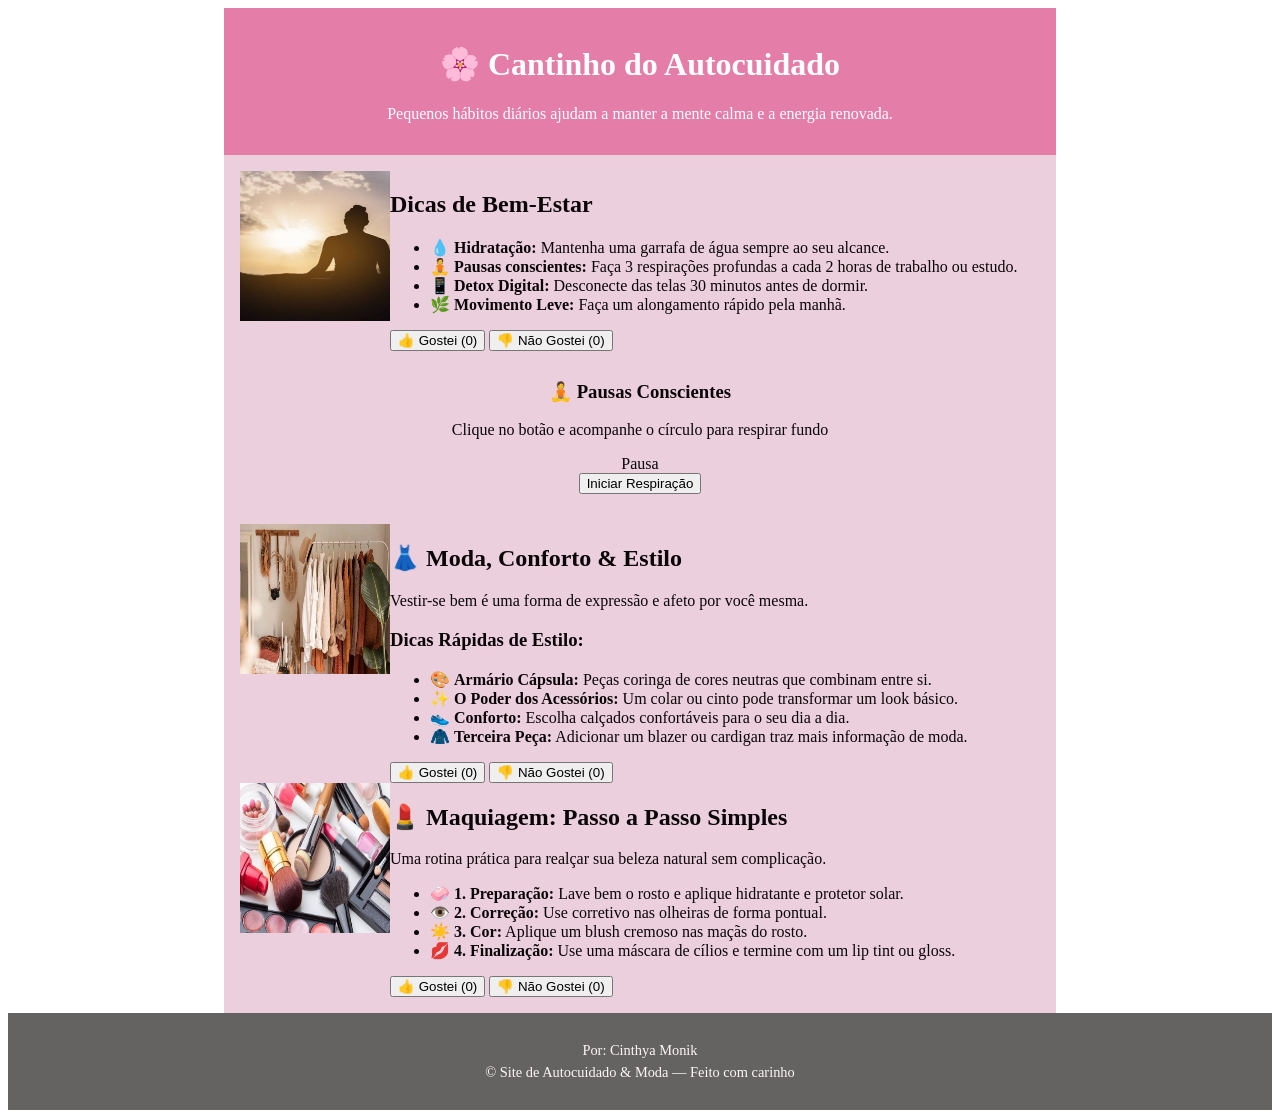
==== commit 897f3717: "arquivo" ====
--- a/index.html
+++ b/index.html
@@ -33,6 +33,15 @@
                 </div>
             </div>
         </article>
+ <div class="breathing-section">
+            <h3>🧘 Pausas Conscientes</h3>
+            <p>Clique no botão e acompanhe o círculo para respirar fundo</p>
+            <div class="circle-container">
+                <div id="breath-circle" class="breathing-circle">Pausa</div>
+            </div>
+            <button class="btn btn-breath" id="btn-start-breath">Iniciar Respiração</button>
+        </div>
+    </div>
 
         
         <article class="card-conteudo">
--- a/style.css
+++ b/style.css
@@ -1,132 +1,39 @@
-
-* {
-    margin: 0;
-    padding: 0;
-    box-sizing: border-box;
-    font-family: 'Segoe UI', Tahoma, Geneva, Verdana, sans-serif;
+header {
+    background-color: #e47ea8;
+    color: #FFFFFF;
+    text-align: center;
+    max-width: 800px;
+    margin: 0 auto;
+    padding: 16px;
 }
 
-body {
-    background-color: #fcf6f5;
-    color: #333;
-    display: flex;
-    flex-direction: column;
-    min-height: 100vh;
+main {
+    background-color: #ebcfdd;
+    color: #0a0607;
+    max-width: 800px;
+    margin: 0 auto;
+    padding: 16px;
 }
 
-
-header {
-    background-color: #f7d6d0;
+article {
+    display: flex;
+}
+.breathing-section {
     text-align: center;
-    padding: 2.5rem 1rem;
-    box-shadow: 0 4px 6px rgba(0, 0, 0, 0.05);
+    margin: 30px 0;
 }
 
-header h1 {
-    color: #4a3b32;
-    margin-bottom: 0.5rem;
+img {
+    width: 150px;
+    height: 150px;
 }
 
-header p {
-    color: #6b5b52;
-    font-size: 1.1rem;
+.autor {
+    font-weight: bold;
 }
 
-
-.container-principal {
-    max-width: 1200px;
-    margin: 2rem auto;
-    padding: 0 1rem;
-    display: flex;
-    flex-direction: column;
-    gap: 2rem;
-    flex: 1;
-}
-
-
-.card-conteudo {
-    background-color: #ffffff;
-    border-radius: 12px;
-    overflow: hidden;
-    box-shadow: 0 4px 15px rgba(0, 0, 0, 0.05);
-    display: flex; /* Alinha imagem e texto lado a lado */
-    flex-direction: row;
-}
-
-
-.container-imagem {
-    flex: 1;
-    min-width: 300px;
-}
-
-.img-destaque {
-    width: 100%;
-    height: 100%;
-    object-fit: cover;
-
-
-.textos {
-    flex: 1.2; 
-    padding: 2rem;
-    display: flex;
-    flex-direction: column;
-    justify-content: space-between; 
-}
-
-.textos h2 {
-    color: #4a3b32;
-    margin-bottom: 1rem;
-}
-
-.textos p, .textos h3 {
-    margin-bottom: 1rem;
-    color: #555;
-}
-
-.dicas-list {
-    list-style: none;
-    margin-bottom: 1.5rem;
-}
-
-.dicas-list li {
-    margin-bottom: 0.8rem;
-    line-height: 1.5;
-}
-
-
-.interactive-section {
-    display: flex;
-    gap: 1rem;
-    margin-top: auto; 
-}
-
-button {
-    padding: 0.6rem 1.2rem;
-    border: none;
-    border-radius: 20px;
-    cursor: pointer;
-    font-weight: 600;
-    transition: background-color 0.2s, transform 0.1s;
-    background-color: #f0f0f0;
-}
-
-button:hover {
-    transform: scale(1.03);
-}
-
-.btn-like:hover {
-    background-color: #e1f5fe;
-    color: #0288d1;
-}
-
-.btn-dislike:hover {
-    background-color: #ffebee;
-    color: #d32f2f;
-}
-
-
 footer {
-    background-color: #4a3b32;
+    background-color: #646362;
     color: #fcf6f5;
     text-align: center;
     padding: 1.5rem 1rem;
@@ -148,4 +55,3 @@
         height: 250px;
     }
 }
-}
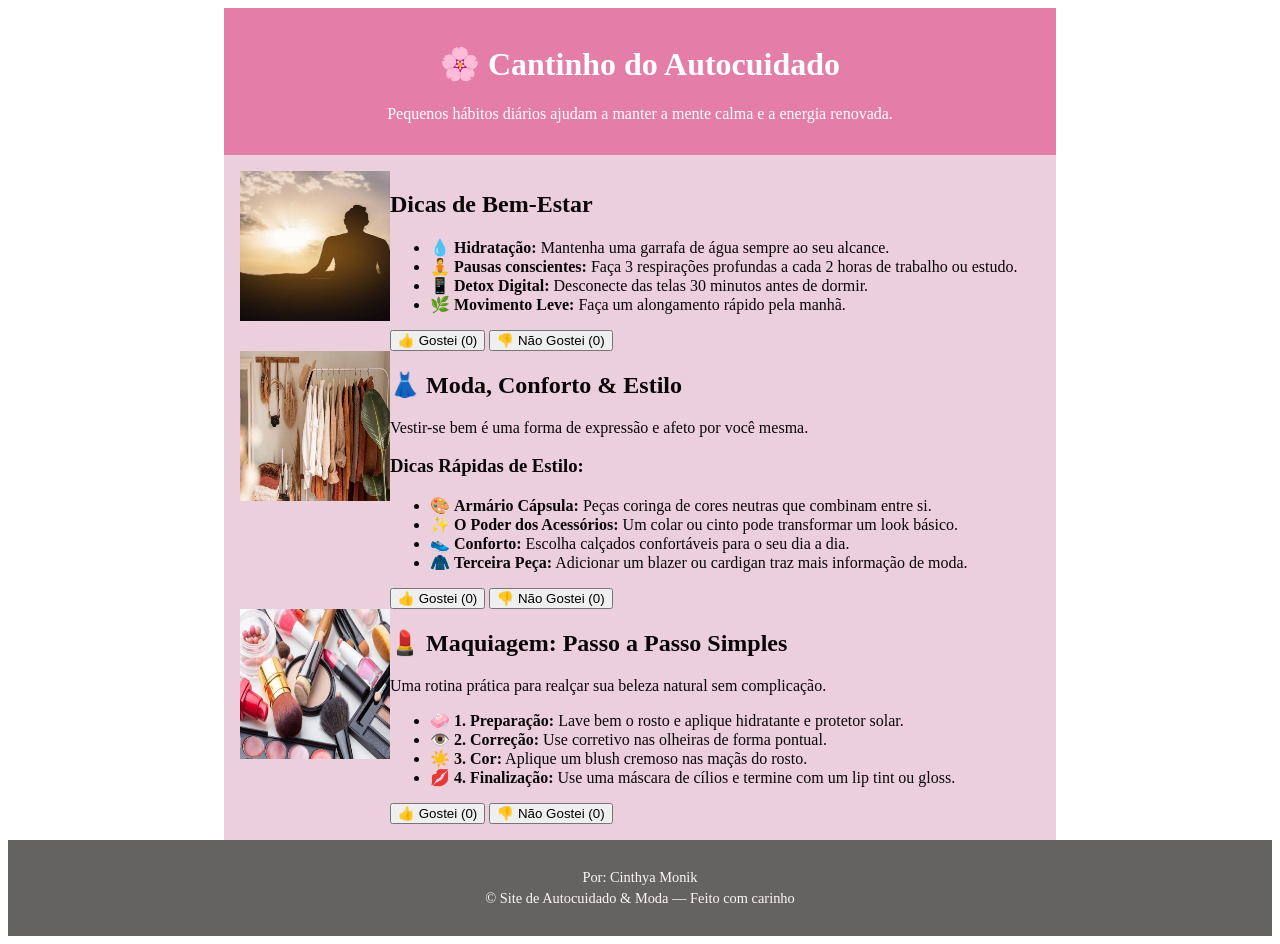
==== commit 4bf5f878: "arquivo" ====
--- a/index.html
+++ b/index.html
@@ -33,16 +33,8 @@
                 </div>
             </div>
         </article>
- <div class="breathing-section">
-            <h3>🧘 Pausas Conscientes</h3>
-            <p>Clique no botão e acompanhe o círculo para respirar fundo</p>
-            <div class="circle-container">
-                <div id="breath-circle" class="breathing-circle">Pausa</div>
-            </div>
-            <button class="btn btn-breath" id="btn-start-breath">Iniciar Respiração</button>
-        </div>
-    </div>
 
+       
         
         <article class="card-conteudo">
             <div class="container-imagem">
--- a/style.css
+++ b/style.css
@@ -18,11 +18,6 @@
 article {
     display: flex;
 }
-.breathing-section {
-    text-align: center;
-    margin: 30px 0;
-}
-
 img {
     width: 150px;
     height: 150px;
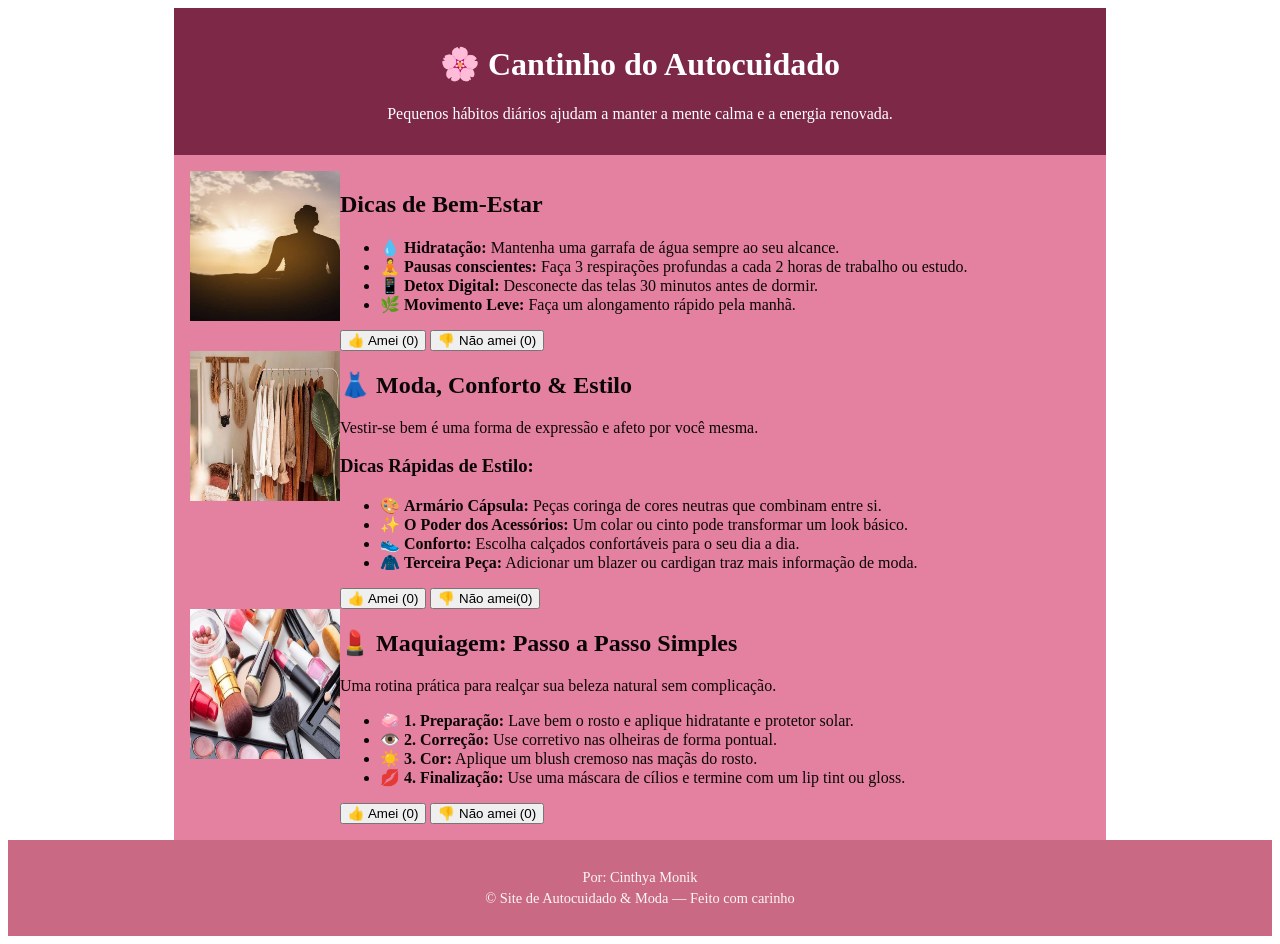
==== commit 2090c44f: "arquivo" ====
--- a/index.html
+++ b/index.html
@@ -28,13 +28,12 @@
                     <li>🌿 <strong>Movimento Leve:</strong> Faça um alongamento rápido pela manhã.</li>
                 </ul>
                 <div class="interactive-section">
-                    <button class="btn-like">👍 Gostei (<span>0</span>)</button>
-                    <button class="btn-dislike">👎 Não Gostei (<span>0</span>)</button>
+                    <button class="btn-like">👍 Amei (<span>0</span>)</button>
+                    <button class="btn-dislike">👎 Não amei (<span>0</span>)</button>
                 </div>
             </div>
         </article>
 
-       
         
         <article class="card-conteudo">
             <div class="container-imagem">
@@ -51,8 +50,8 @@
                     <li>🧥 <strong>Terceira Peça:</strong> Adicionar um blazer ou cardigan traz mais informação de moda.</li>
                 </ul>
                 <div class="interactive-section">
-                    <button class="btn-like">👍 Gostei (<span>0</span>)</button>
-                    <button class="btn-dislike">👎 Não Gostei (<span>0</span>)</button>
+                    <button class="btn-like">👍 Amei (<span>0</span>)</button>
+                    <button class="btn-dislike">👎 Não amei(<span>0</span>)</button>
                 </div>
             </div>
         </article>
@@ -72,8 +71,8 @@
                     <li>💋 <strong>4. Finalização:</strong> Use uma máscara de cílios e termine com um lip tint ou gloss.</li>
                 </ul>
                 <div class="interactive-section">
-                    <button class="btn-like">👍 Gostei (<span>0</span>)</button>
-                    <button class="btn-dislike">👎 Não Gostei (<span>0</span>)</button>
+                    <button class="btn-like">👍 Amei (<span>0</span>)</button>
+                    <button class="btn-dislike">👎 Não amei (<span>0</span>)</button>
                 </div>
             </div>
         </article>
--- a/style.css
+++ b/style.css
@@ -1,16 +1,36 @@
+:root{
+    --cor-primaria:#ca567f;
+    --cor-segundaria:#E481A1;
+    --cor-fundo:#E481A1;
+    --cor-texto: #FFFFFF;
+    --cor-contraste:#C96984;
+    --cor-botao:#fcf6f5;
+}
+{
+    transition:backgroud-color- 0.8s ease;
+}
+.tema-escuro{
+    --cor-primaria:#E56B6F;
+    --cor-segundaria:#B56576;
+    --cor-fundo:#F26A8D;
+    --cor-texto:#33415C;
+    --cor-contraste:#DD2D4A;
+    --cor-botao:#CBEEF3;
+
+}
 header {
-    background-color: #e47ea8;
+    background-color:#7c2846;
     color: #FFFFFF;
     text-align: center;
-    max-width: 800px;
+    max-width: 900px;
     margin: 0 auto;
     padding: 16px;
 }
 
 main {
-    background-color: #ebcfdd;
+    background-color: #E481A1;
     color: #0a0607;
-    max-width: 800px;
+    max-width: 900px;
     margin: 0 auto;
     padding: 16px;
 }
@@ -18,6 +38,7 @@
 article {
     display: flex;
 }
+
 img {
     width: 150px;
     height: 150px;
@@ -28,7 +49,7 @@
 }
 
 footer {
-    background-color: #646362;
+    background-color: #C96984;
     color: #fcf6f5;
     text-align: center;
     padding: 1.5rem 1rem;
